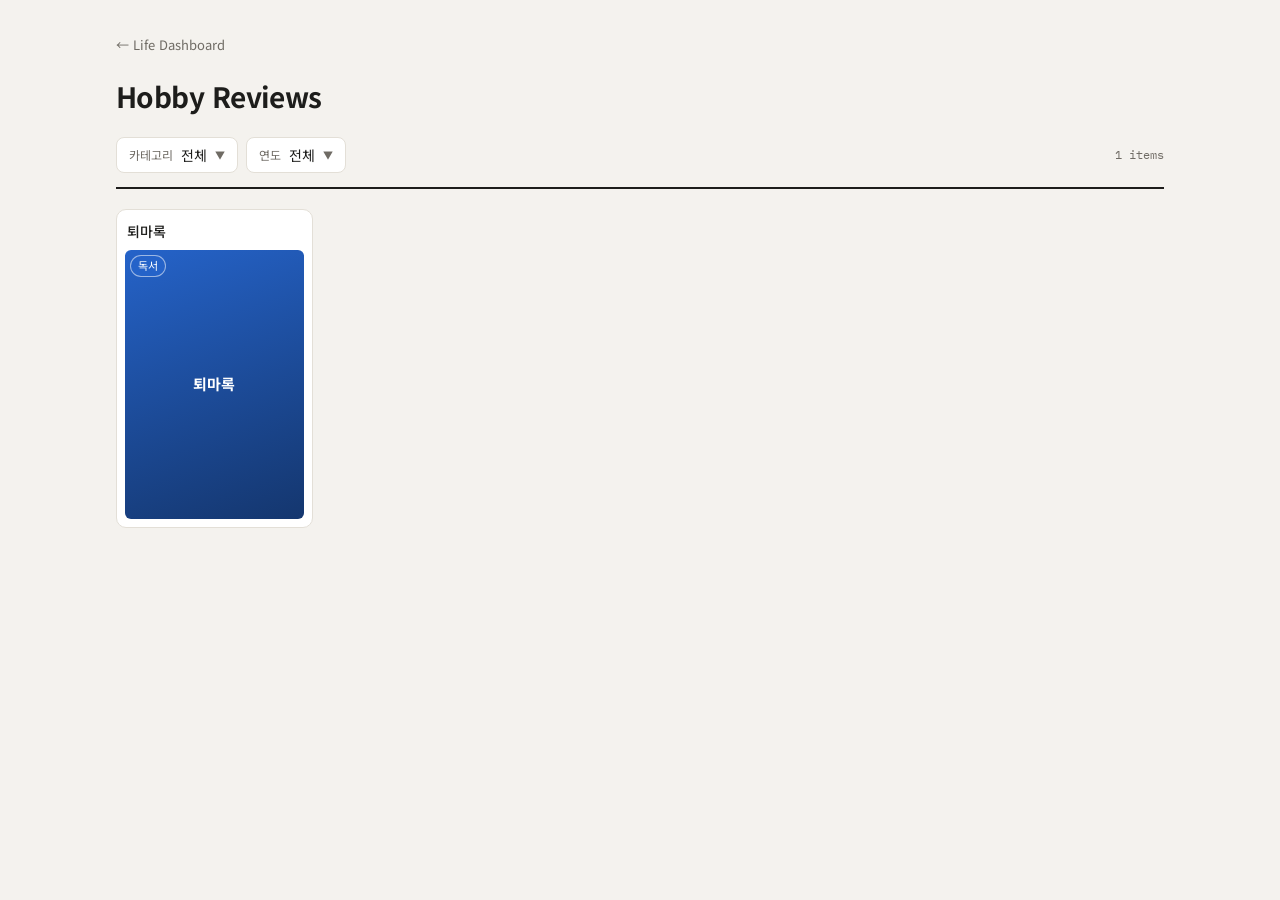
==== hobby/index.html @ 965b0ec7 "Add hobby review gallery with first item (퇴마록) - hobby/: gallery page with category/year dropdown fi" ====
<!doctype html>
<html lang="ko">
<head>
  <meta charset="utf-8" />
  <meta name="viewport" content="width=device-width, initial-scale=1" />
  <title>Hobby Reviews</title>
  <link rel="preconnect" href="https://fonts.googleapis.com" />
  <link rel="preconnect" href="https://fonts.gstatic.com" crossorigin />
  <link href="https://fonts.googleapis.com/css2?family=IBM+Plex+Mono:wght@400;500&family=Noto+Sans+KR:wght@400;500;700&display=swap" rel="stylesheet" />
  <link rel="stylesheet" href="style.css" />
</head>
<body>
  <div class="wrap">
    <a class="back" href="../">← Life Dashboard</a>
    <h1>Hobby Reviews</h1>

    <div class="toolbar">
      <div class="dd" id="dd-cat"></div>
      <div class="dd" id="dd-year"></div>
      <span class="count mono" id="count"></span>
    </div>

    <main class="grid" id="grid"></main>
  </div>

  <script src="items.js"></script>
  <script src="common.js"></script>
  <script>
    const params = new URLSearchParams(location.search);
    const state = { cat: params.get("cat") || "all", year: params.get("year") || "all" };
    const items = sortedItems();

    const years = [...new Set(items.map(itemYear).filter(Boolean))].sort().reverse();
    const countBy = (fn, v) => items.filter(it => fn(it) === v).length;

    function dropdown(el, key, label, options) {
      const cur = options.find(o => o.value === state[key]) || options[0];
      el.innerHTML = `
        <button class="dd-btn" aria-haspopup="listbox" aria-expanded="false">
          <span class="k">${label}</span>${esc(cur.text)}<span class="caret">▼</span>
        </button>
        <ul class="dd-menu" role="listbox">
          ${options.map(o => `<li><button role="option" data-v="${esc(o.value)}" aria-selected="${o.value === state[key]}">
            ${esc(o.text)}<span class="n">${o.n}</span></button></li>`).join("")}
        </ul>`;
      el.querySelector(".dd-btn").onclick = e => {
        e.stopPropagation();
        const open = !el.classList.contains("open");
        document.querySelectorAll(".dd.open").forEach(d => d.classList.remove("open"));
        el.classList.toggle("open", open);
        el.querySelector(".dd-btn").setAttribute("aria-expanded", open);
      };
      el.querySelectorAll(".dd-menu button").forEach(b => b.onclick = () => {
        state[key] = b.dataset.v;
        render();
      });
    }

    function render() {
      // 필터 상태를 주소에 저장 (뒤로가기 시 유지)
      const q = new URLSearchParams();
      if (state.cat !== "all") q.set("cat", state.cat);
      if (state.year !== "all") q.set("year", state.year);
      history.replaceState(null, "", q.toString() ? `?${q}` : location.pathname);

      dropdown(document.getElementById("dd-cat"), "cat", "카테고리", [
        { value: "all", text: "전체", n: items.length },
        ...CATEGORIES.map(c => ({ value: c, text: c, n: countBy(it => it.category, c) })),
      ]);
      dropdown(document.getElementById("dd-year"), "year", "연도", [
        { value: "all", text: "전체", n: items.length },
        ...years.map(y => ({ value: y, text: y, n: countBy(itemYear, y) })),
      ]);

      const list = items.filter(it =>
        (state.cat === "all" || it.category === state.cat) &&
        (state.year === "all" || itemYear(it) === state.year));

      document.getElementById("count").textContent = `${list.length} items`;
      document.getElementById("grid").innerHTML = list.length
        ? list.map(it => `
          <a class="card" href="item.html?id=${encodeURIComponent(it.id)}">
            <span class="full" role="tooltip">${esc(it.title)}</span>
            <div class="t">${esc(it.title)}</div>
            <div class="cover">
              ${coverHTML(it)}
              <span class="tag" style="--c:${CAT_COLOR[it.category] || "#6f6b64"}">${esc(it.category)}</span>
              ${it.end ? "" : `<span class="tag ing">감상중</span>`}
            </div>
          </a>`).join("")
        : `<p class="empty" style="grid-column:1/-1">해당 조건의 아이템이 없습니다.</p>`;
    }

    document.addEventListener("click", () =>
      document.querySelectorAll(".dd.open").forEach(d => d.classList.remove("open")));
    document.addEventListener("keydown", e => e.key === "Escape" &&
      document.querySelectorAll(".dd.open").forEach(d => d.classList.remove("open")));

    render();
  </script>
</body>
</html>
---- hobby/style.css ----
:root {
  --bg: #f4f2ee;
  --panel: #ffffff;
  --ink: #1d1d1b;
  --muted: #6f6b64;
  --line: #e3dfd7;
  --hover: #faf8f4;
  --tip-bg: #1d1d1b;
  --tip-ink: #f4f2ee;
  --radius: 10px;
}
@media (prefers-color-scheme: dark) {
  :root:not([data-theme="light"]) {
    --bg: #151513;
    --panel: #1e1e1b;
    --ink: #ece9e3;
    --muted: #9a958b;
    --line: #2f2e2a;
    --hover: #262622;
    --tip-bg: #ece9e3;
    --tip-ink: #151513;
  }
}

* { box-sizing: border-box; }
html, body { margin: 0; }
body {
  background: var(--bg);
  color: var(--ink);
  font-family: "Noto Sans KR", system-ui, sans-serif;
  font-size: 15px;
  line-height: 1.6;
}
a { color: inherit; }
.wrap { max-width: 1080px; margin: 0 auto; padding: 32px 16px 64px; }
.mono { font-family: "IBM Plex Mono", monospace; }
.back { display: inline-block; color: var(--muted); text-decoration: none; font-size: 13px; margin-bottom: 18px; }
.back:hover { color: var(--ink); }
h1 { margin: 0; font-size: 28px; letter-spacing: -0.02em; }

/* ---------- 갤러리: 상단 툴바 ---------- */
.toolbar { display: flex; flex-wrap: wrap; align-items: center; gap: 8px; margin: 18px 0 20px; padding-bottom: 14px; border-bottom: 2px solid var(--ink); }
.toolbar .count { margin-left: auto; color: var(--muted); font-size: 12px; }

.dd { position: relative; }
.dd-btn {
  display: inline-flex; align-items: center; gap: 8px;
  border: 1px solid var(--line); background: var(--panel); color: var(--ink);
  padding: 6px 12px; border-radius: 8px; font: inherit; font-size: 14px; cursor: pointer;
}
.dd-btn .k { color: var(--muted); font-size: 12px; }
.dd-btn .caret { font-size: 10px; color: var(--muted); transition: transform .15s; }
.dd.open .dd-btn { border-color: var(--ink); }
.dd.open .caret { transform: rotate(180deg); }
.dd-menu {
  position: absolute; top: calc(100% + 4px); left: 0; z-index: 20; min-width: 150px;
  list-style: none; margin: 0; padding: 4px;
  background: var(--panel); border: 1px solid var(--line); border-radius: 8px;
  box-shadow: 0 8px 24px rgba(0,0,0,.12); display: none;
}
.dd.open .dd-menu { display: block; }
.dd-menu button {
  width: 100%; text-align: left; border: 0; background: none; color: var(--ink);
  font: inherit; font-size: 14px; padding: 6px 10px; border-radius: 5px; cursor: pointer;
  display: flex; justify-content: space-between; gap: 12px;
}
.dd-menu button:hover { background: var(--hover); }
.dd-menu button[aria-selected="true"] { font-weight: 700; }
.dd-menu .n { color: var(--muted); font-size: 12px; font-family: "IBM Plex Mono", monospace; }

/* ---------- 갤러리: 썸네일 그리드 ---------- */
.grid { display: grid; grid-template-columns: repeat(5, 1fr); gap: 16px; }
@media (max-width: 900px) { .grid { grid-template-columns: repeat(4, 1fr); } }
@media (max-width: 700px) { .grid { grid-template-columns: repeat(3, 1fr); } }
@media (max-width: 480px) { .grid { grid-template-columns: repeat(2, 1fr); gap: 12px; } }

.card {
  position: relative; display: block; text-decoration: none;
  background: var(--panel); border: 1px solid var(--line); border-radius: var(--radius);
  padding: 8px; transition: transform .15s, box-shadow .15s;
}
.card:hover, .card:focus-visible { transform: translateY(-3px); box-shadow: 0 10px 22px rgba(0,0,0,.10); outline: none; }
.card .t { font-weight: 500; font-size: 14px; padding: 2px 2px 8px; white-space: nowrap; overflow: hidden; text-overflow: ellipsis; }
.cover { position: relative; aspect-ratio: 2 / 3; border-radius: 6px; overflow: hidden; background: var(--hover); }
.cover img { width: 100%; height: 100%; object-fit: cover; display: block; }
.tag {
  position: absolute; left: 6px; top: 6px; font-size: 11px; color: #fff;
  background: var(--c); padding: 1px 7px; border-radius: 999px;
  box-shadow: 0 0 0 1px rgba(255,255,255,.55);
}
.tag.ing { left: auto; right: 6px; background: rgba(0,0,0,.6); }

.fallback {
  width: 100%; height: 100%; display: flex; align-items: center; justify-content: center; padding: 12px;
  background: linear-gradient(160deg, var(--c), color-mix(in srgb, var(--c) 55%, #000));
  color: #fff; font-weight: 700; text-align: center; font-size: 15px;
}

/* 마우스 오버 시 전체 제목 */
.card .full {
  position: absolute; left: 8px; right: 8px; bottom: calc(100% + 6px); z-index: 10;
  background: var(--tip-bg); color: var(--tip-ink); font-size: 13px; padding: 6px 10px; border-radius: 7px;
  opacity: 0; transform: translateY(4px); pointer-events: none; transition: opacity .12s, transform .12s;
}
.card:hover .full, .card:focus-visible .full { opacity: 1; transform: none; }

.empty { color: var(--muted); padding: 48px 0; text-align: center; }

/* ---------- 디테일 페이지 ---------- */
.detail { display: grid; grid-template-columns: 260px 1fr; gap: 32px; align-items: start; }
@media (max-width: 640px) { .detail { grid-template-columns: 1fr; } .detail .cover { max-width: 240px; } }
.detail .cover { border: 1px solid var(--line); box-shadow: 0 10px 28px rgba(0,0,0,.12); }
.meta { margin: 14px 0 0; display: grid; grid-template-columns: max-content 1fr; gap: 8px 18px; }
.meta dt { color: var(--muted); font-size: 13px; }
.meta dd { margin: 0; }
.badge { display: inline-block; font-size: 12px; color: #fff; background: var(--c); padding: 1px 9px; border-radius: 999px; }
.review { margin-top: 36px; border-top: 2px solid var(--ink); padding-top: 14px; }
.review h2 { margin: 0 0 10px; font-size: 16px; }
.review p { margin: 0; white-space: pre-wrap; line-height: 1.85; }
.pager { display: flex; justify-content: space-between; gap: 12px; margin-top: 40px; font-size: 13px; }
.pager a { color: var(--muted); text-decoration: none; max-width: 48%; overflow: hidden; text-overflow: ellipsis; white-space: nowrap; }
.pager a:hover { color: var(--ink); }
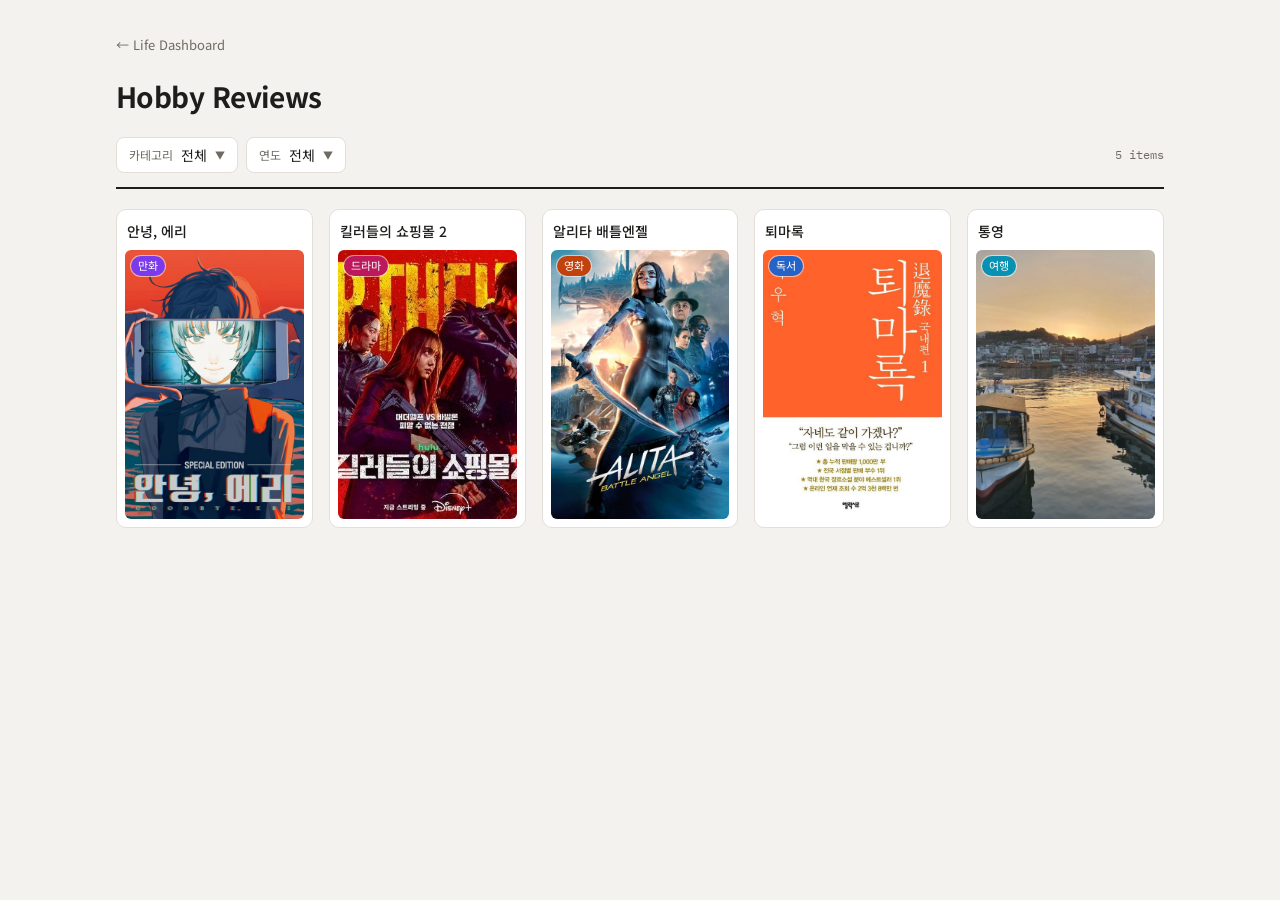
==== commit 10082a2a: "Use 여행 시작/여행 종료 date labels for travel items Co-Authored-By: Claude Opus 5.5 <noreply@anthropic.com>" ====
--- a/hobby/index.html
+++ b/hobby/index.html
@@ -85,7 +85,7 @@
             <div class="cover">
               ${coverHTML(it)}
               <span class="tag" style="--c:${CAT_COLOR[it.category] || "#6f6b64"}">${esc(it.category)}</span>
-              ${it.end ? "" : `<span class="tag ing">감상중</span>`}
+              ${it.end ? "" : `<span class="tag ing">${it.category === "여행" ? "여행중" : "감상중"}</span>`}
             </div>
           </a>`).join("")
         : `<p class="empty" style="grid-column:1/-1">해당 조건의 아이템이 없습니다.</p>`;
--- a/hobby/style.css
+++ b/hobby/style.css
@@ -117,6 +117,45 @@
 .review { margin-top: 36px; border-top: 2px solid var(--ink); padding-top: 14px; }
 .review h2 { margin: 0 0 10px; font-size: 16px; }
 .review p { margin: 0; white-space: pre-wrap; line-height: 1.85; }
+.review .quote {
+  margin: 24px 0 0; padding: 14px 20px 14px 22px; position: relative;
+  border-left: 3px solid var(--ink); background: var(--panel); border-radius: 0 8px 8px 0;
+}
+.review .quote::before {
+  content: "“"; position: absolute; left: 10px; top: -6px;
+  font-size: 40px; line-height: 1; color: var(--muted); font-family: Georgia, serif;
+}
+.review .quote p { font-style: italic; color: var(--ink); line-height: 1.95; padding-left: 8px; }
 .pager { display: flex; justify-content: space-between; gap: 12px; margin-top: 40px; font-size: 13px; }
 .pager a { color: var(--muted); text-decoration: none; max-width: 48%; overflow: hidden; text-overflow: ellipsis; white-space: nowrap; }
 .pager a:hover { color: var(--ink); }
+
+/* ---------- 디테일: 사진 갤러리 ---------- */
+.photos { margin-top: 36px; border-top: 2px solid var(--ink); padding-top: 14px; }
+.photos h2 { margin: 0 0 12px; font-size: 16px; }
+.photos h2 .n { color: var(--muted); font-size: 12px; font-weight: 400; margin-left: 4px; }
+.photo-grid { display: grid; grid-template-columns: repeat(auto-fill, minmax(150px, 1fr)); gap: 8px; }
+@media (max-width: 480px) { .photo-grid { grid-template-columns: repeat(3, 1fr); gap: 4px; } }
+.ph {
+  padding: 0; border: 0; background: var(--hover); cursor: zoom-in;
+  aspect-ratio: 1; border-radius: 6px; overflow: hidden; display: block;
+}
+.ph img { width: 100%; height: 100%; object-fit: cover; display: block; transition: transform .2s; }
+.ph:hover img, .ph:focus-visible img { transform: scale(1.05); }
+.ph:focus-visible { outline: 2px solid var(--ink); outline-offset: 2px; }
+
+/* 라이트박스 */
+.lightbox { position: fixed; inset: 0; z-index: 100; background: rgba(10,10,9,.92); display: flex; align-items: center; justify-content: center; }
+.lightbox[hidden] { display: none; }
+.lb-stage { position: absolute; inset: 48px 56px; display: flex; align-items: center; justify-content: center; }
+.lb-stage img { max-width: 100%; max-height: 100%; object-fit: contain; border-radius: 4px; box-shadow: 0 10px 40px rgba(0,0,0,.5); }
+.lightbox button {
+  position: absolute; z-index: 2; border: 0; background: rgba(255,255,255,.08); color: #fff;
+  width: 44px; height: 44px; border-radius: 50%; font-size: 26px; line-height: 1; cursor: pointer;
+}
+.lightbox button:hover { background: rgba(255,255,255,.2); }
+.lb-close { top: 10px; right: 10px; font-size: 18px !important; }
+.lb-prev { left: 8px; top: 50%; transform: translateY(-50%); }
+.lb-next { right: 8px; top: 50%; transform: translateY(-50%); }
+.lb-count { position: absolute; bottom: 14px; left: 50%; transform: translateX(-50%); color: rgba(255,255,255,.75); font-size: 12px; }
+@media (max-width: 640px) { .lb-stage { inset: 56px 8px; } .lb-prev, .lb-next { top: auto; bottom: 6px; transform: none; } }
